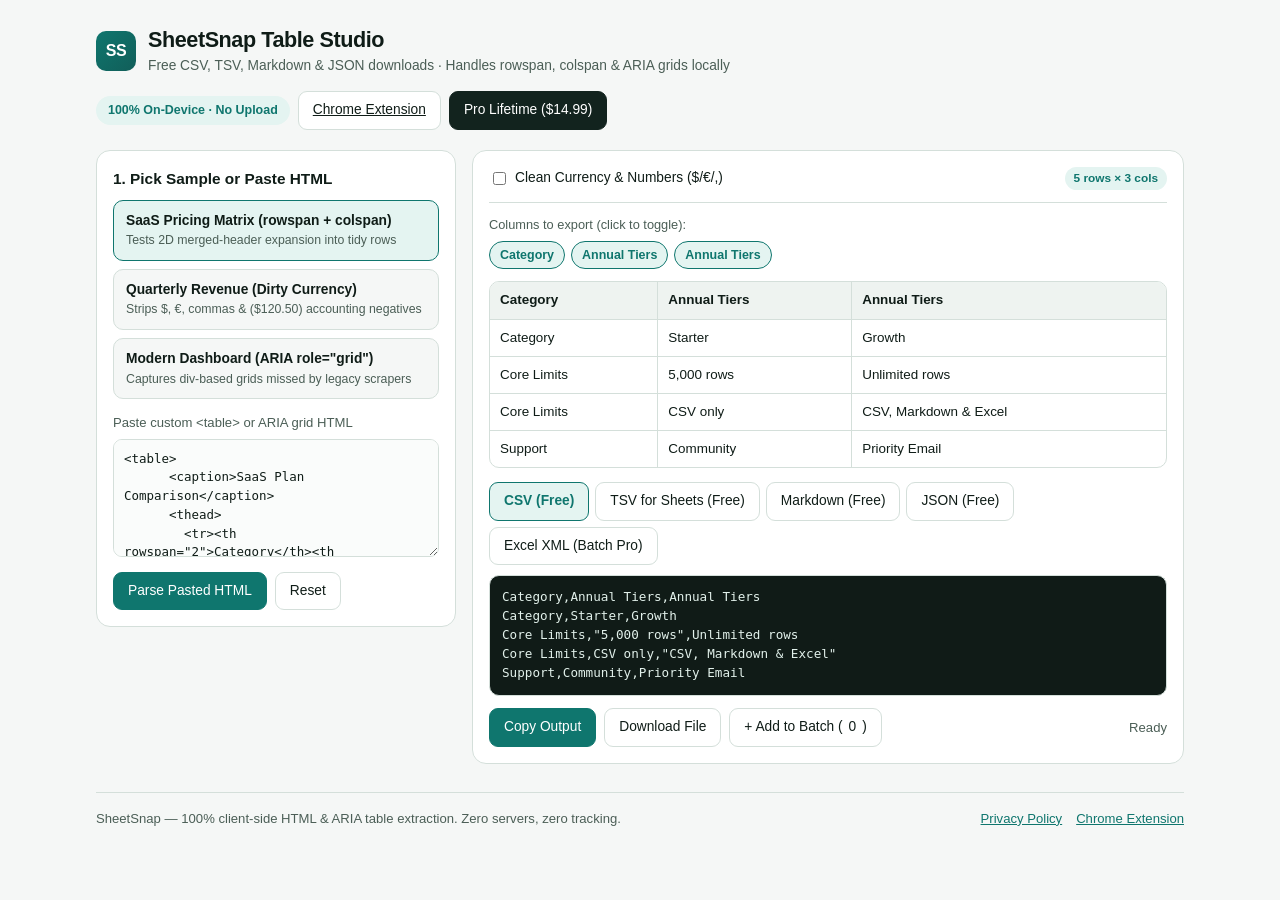
==== index.html @ c9aae301 "Launch SheetSnap Web Studio (client-side HTML/ARIA table converter)" ====
<!doctype html>
<html lang="en">
<head>
  <meta charset="utf-8" />
  <meta name="viewport" content="width=device-width, initial-scale=1" />
  <title>SheetSnap Studio — Free HTML &amp; ARIA Web Table to CSV, Markdown &amp; Excel Converter</title>
  <meta name="description" content="Convert any HTML or ARIA web table with rowspan/colspan cleanly into CSV, TSV for Google Sheets, Markdown, JSON, or multi-sheet Excel XML — 100% private in your browser." />
  <meta property="og:title" content="SheetSnap Studio — Table to CSV, Markdown &amp; Excel" />
  <meta property="og:description" content="Free client-side HTML and ARIA grid extractor with currency cleaning. Zero uploads, zero subscriptions." />
  <meta property="og:type" content="website" />
  <link rel="icon" type="image/png" href="./icon-128.png" />
  <link rel="stylesheet" href="./styles.css" />
  <style>
    :root {
      --bg: #f5f7f6;
      --surface: #ffffff;
      --surface-alt: #eef3f0;
      --ink: #0f1c17;
      --muted: #4b5e56;
      --accent: #0f766e;
      --accent-hover: #0b5d56;
      --accent-soft: #e4f4f1;
      --border: #d4dfda;
      --dark-card: #12231e;
      --radius: 14px;
    }
    * { box-sizing: border-box; }
    body {
      margin: 0;
      font-family: -apple-system, BlinkMacSystemFont, "Segoe UI", Inter, sans-serif;
      background: var(--bg);
      color: var(--ink);
      line-height: 1.5;
    }
    .shell {
      max-width: 1120px;
      margin: 0 auto;
      padding: 24px 16px 48px;
    }
    .topbar {
      display: flex;
      flex-wrap: wrap;
      justify-content: space-between;
      align-items: center;
      gap: 14px;
      margin-bottom: 20px;
    }
    .brand { display: flex; align-items: center; gap: 12px; }
    .logo {
      width: 40px; height: 40px; border-radius: 10px; flex-shrink: 0;
      background: linear-gradient(135deg, #0f766e, #115e59);
      color: #fff; font-weight: 700; display: grid; place-items: center;
      font-size: 1rem; letter-spacing: -0.02em;
    }
    h1 { margin: 0; font-size: 1.35rem; letter-spacing: -0.02em; }
    .subtitle { font-size: 0.86rem; color: var(--muted); }
    .pill {
      display: inline-flex; align-items: center; gap: 6px;
      background: var(--accent-soft); color: var(--accent);
      font-size: 0.78rem; font-weight: 600; padding: 5px 12px; border-radius: 999px;
    }
    .topbar-actions { display: flex; flex-wrap: wrap; gap: 8px; align-items: center; }

    .btn {
      display: inline-flex; align-items: center; justify-content: center; gap: 6px;
      padding: 8px 14px; border-radius: 9px; border: 1px solid var(--border);
      background: var(--surface); color: var(--ink); font: inherit; font-size: 0.86rem;
      font-weight: 500; cursor: pointer;
    }
    .btn:hover { background: var(--surface-alt); }
    .btn.primary { background: var(--accent); border-color: var(--accent); color: #fff; }
    .btn.primary:hover { background: var(--accent-hover); }
    .btn.pro { background: var(--dark-card); border-color: var(--dark-card); color: #fff; }
    .btn.active { border-color: var(--accent); background: var(--accent-soft); color: var(--accent); font-weight: 600; }

    .layout {
      display: grid;
      grid-template-columns: 360px minmax(0, 1fr);
      gap: 16px;
      align-items: start;
    }
    @media (max-width: 880px) {
      .layout { grid-template-columns: 1fr; }
    }
    .card {
      background: var(--surface);
      border: 1px solid var(--border);
      border-radius: var(--radius);
      padding: 16px;
      min-width: 0;
    }
    .card h2 { font-size: 0.96rem; margin: 0 0 10px; }
    .samples { display: flex; flex-direction: column; gap: 8px; margin-bottom: 14px; }
    .sample-btn {
      text-align: left; padding: 10px 12px; border-radius: 10px;
      border: 1px solid var(--border); background: var(--bg); cursor: pointer;
      color: var(--ink); font: inherit;
    }
    .sample-btn strong { display: block; font-size: 0.86rem; }
    .sample-btn span { display: block; font-size: 0.77rem; color: var(--muted); }
    .sample-btn.active { border-color: var(--accent); background: var(--accent-soft); }

    textarea {
      width: 100%; min-height: 118px; padding: 10px; border-radius: 9px;
      border: 1px solid var(--border); font-family: ui-monospace, SFMono-Regular, Menlo, monospace;
      font-size: 0.78rem; resize: vertical; background: #fafcfb; color: var(--ink);
    }
    .controls {
      display: flex; flex-wrap: wrap; gap: 10px; align-items: center;
      margin-bottom: 12px; padding-bottom: 12px; border-bottom: 1px solid var(--border);
    }
    .col-pills { display: flex; flex-wrap: wrap; gap: 6px; margin-bottom: 12px; }
    .col-pill {
      padding: 4px 10px; border-radius: 999px; border: 1px solid var(--border);
      background: var(--bg); font-size: 0.78rem; cursor: pointer; color: var(--ink);
    }
    .col-pill.on { background: var(--accent-soft); border-color: var(--accent); color: var(--accent); font-weight: 600; }

    .table-wrap {
      overflow-x: auto; border: 1px solid var(--border); border-radius: 10px;
      margin-bottom: 14px; max-height: 300px;
    }
    table { border-collapse: collapse; width: 100%; font-size: 0.84rem; }
    th, td { border-bottom: 1px solid var(--border); border-right: 1px solid var(--border); padding: 8px 10px; text-align: left; }
    th { background: var(--surface-alt); font-weight: 600; position: sticky; top: 0; }
    tr:last-child td { border-bottom: none; }
    th:last-child, td:last-child { border-right: none; }

    .export-tabs { display: flex; flex-wrap: wrap; gap: 6px; margin-bottom: 10px; }
    pre.code-out {
      margin: 0; padding: 12px; border-radius: 10px; border: 1px solid var(--border);
      background: #101b17; color: #e2f1eb; font-family: ui-monospace, SFMono-Regular, Menlo, monospace;
      font-size: 0.79rem; overflow-x: auto; max-height: 200px; white-space: pre;
    }
    .export-actions { display: flex; flex-wrap: wrap; gap: 8px; align-items: center; margin-top: 12px; }
    .status-bar { font-size: 0.82rem; color: var(--muted); margin-left: auto; }

    .modal-backdrop {
      position: fixed; inset: 0; background: rgba(15, 28, 23, 0.56);
      display: none; align-items: center; justify-content: center; padding: 16px; z-index: 50;
    }
    .modal-backdrop.open { display: flex; }
    .modal {
      background: var(--surface); border-radius: 16px; max-width: 520px; width: 100%;
      padding: 22px; border: 1px solid var(--border); box-shadow: 0 24px 60px rgba(0, 0, 0, 0.22);
    }
    .modal h3 { margin: 0 0 6px; font-size: 1.15rem; }
    .price-tag { font-size: 1.65rem; font-weight: 700; color: var(--accent); margin: 8px 0; }
    .modal ul { margin: 10px 0 16px; padding-left: 18px; font-size: 0.88rem; color: var(--muted); }
    .modal li { margin-bottom: 5px; }
  </style>
</head>
<body>
  <div class="shell">
    <header class="topbar">
      <div class="brand">
        <div class="logo">SS</div>
        <div>
          <h1>SheetSnap Table Studio</h1>
          <div class="subtitle">Free CSV, TSV, Markdown &amp; JSON downloads · Handles rowspan, colspan &amp; ARIA grids locally</div>
        </div>
      </div>
      <div class="topbar-actions">
        <span class="pill">100% On-Device · No Upload</span>
        <a class="btn" href="https://chromewebstore.google.com/detail/peedlheecicglifjpkjpednihmekkmdc" target="_blank" rel="noopener">Chrome Extension</a>
        <button id="openProBtn" class="btn pro" type="button">Pro Lifetime ($14.99)</button>
      </div>
    </header>

    <div class="layout">
      <aside class="card">
        <h2>1. Pick Sample or Paste HTML</h2>
        <div class="samples" id="sampleList">
          <button class="sample-btn active" data-sample="rowspan" type="button">
            <strong>SaaS Pricing Matrix (rowspan + colspan)</strong>
            <span>Tests 2D merged-header expansion into tidy rows</span>
          </button>
          <button class="sample-btn" data-sample="finance" type="button">
            <strong>Quarterly Revenue (Dirty Currency)</strong>
            <span>Strips $, €, commas &amp; ($120.50) accounting negatives</span>
          </button>
          <button class="sample-btn" data-sample="aria" type="button">
            <strong>Modern Dashboard (ARIA role="grid")</strong>
            <span>Captures div-based grids missed by legacy scrapers</span>
          </button>
        </div>

        <label for="htmlInput" style="display:block;font-size:0.82rem;color:var(--muted);margin-bottom:6px;">
          Paste custom &lt;table&gt; or ARIA grid HTML
        </label>
        <textarea id="htmlInput" placeholder="Paste any HTML table snippet here..."></textarea>
        <div style="display:flex;gap:8px;margin-top:8px;">
          <button id="parseHtmlBtn" class="btn primary" type="button">Parse Pasted HTML</button>
          <button id="clearHtmlBtn" class="btn" type="button">Reset</button>
        </div>
      </aside>

      <main class="card">
        <div class="controls">
          <label style="display:flex;align-items:center;gap:6px;font-size:0.86rem;cursor:pointer;">
            <input id="cleanCurrencyToggle" type="checkbox" />
            Clean Currency &amp; Numbers ($/€/,)
          </label>
          <span id="gridMeta" class="badge" style="margin-left:auto;">0 rows × 0 cols</span>
        </div>

        <div style="font-size:0.8rem;color:var(--muted);margin-bottom:6px;">Columns to export (click to toggle):</div>
        <div id="colPills" class="col-pills"></div>

        <div class="table-wrap" id="tableWrap"></div>

        <div class="export-tabs" id="formatTabs">
          <button class="btn active" data-fmt="csv" type="button">CSV (Free)</button>
          <button class="btn" data-fmt="tsv" type="button">TSV for Sheets (Free)</button>
          <button class="btn" data-fmt="md" type="button">Markdown (Free)</button>
          <button class="btn" data-fmt="json" type="button">JSON (Free)</button>
          <button class="btn" data-fmt="xml" type="button">Excel XML (Batch Pro)</button>
        </div>

        <pre id="exportPreview" class="code-out"></pre>

        <div class="export-actions">
          <button id="copyOutBtn" class="btn primary" type="button">Copy Output</button>
          <button id="downloadOutBtn" class="btn" type="button">Download File</button>
          <button id="addBatchBtn" class="btn" type="button">+ Add to Batch (<span id="batchCount">0</span>)</button>
          <span id="actionStatus" class="status-bar">Ready</span>
        </div>
      </main>
    </div>

    <footer style="margin-top:28px;padding-top:16px;border-top:1px solid var(--border);display:flex;flex-wrap:wrap;gap:14px;justify-content:space-between;font-size:0.82rem;color:var(--muted);">
      <span>SheetSnap — 100% client-side HTML &amp; ARIA table extraction. Zero servers, zero tracking.</span>
      <span style="display:flex;gap:14px;">
        <a href="./privacy.html" style="color:var(--accent);">Privacy Policy</a>
        <a href="https://chromewebstore.google.com/detail/peedlheecicglifjpkjpednihmekkmdc" target="_blank" rel="noopener" style="color:var(--accent);">Chrome Extension</a>
      </span>
    </footer>
  </div>

  <div id="proModal" class="modal-backdrop" role="dialog" aria-modal="true" aria-labelledby="proTitle">
    <div class="modal">
      <span class="badge">Honest Pricing · No Subscription</span>
      <h3 id="proTitle">SheetSnap Pro — Lifetime Unlock</h3>
      <div class="price-tag">$14.99 <span style="font-size:0.86rem;font-weight:400;color:var(--muted)">one-time · pay once, keep forever</span></div>
      <ul>
        <li><strong>Free forever:</strong> Unlimited single-table CSV, TSV, Markdown &amp; JSON downloads and clipboard copies.</li>
        <li><strong>Pro Lifetime unlocks:</strong> Multi-table Batch Workbook export (combine queued tables into one multi-sheet Excel XML file) + saved cleaning presets.</li>
        <li><strong>Zero lock-in:</strong> 100% local browser execution. No account, no tracking, no weekly subscription trap.</li>
      </ul>
      <div style="display:flex;gap:8px;flex-wrap:wrap;justify-content:flex-end;">
        <button id="restoreProBtn" class="btn" type="button">Restore License</button>
        <button id="downloadBatchBtn" class="btn primary" type="button">Export Batch Workbook Demo</button>
        <button id="closeProBtn" class="btn" type="button">Close</button>
      </div>
    </div>
  </div>

  <script type="module" src="studio.js"></script>
</body>
</html>
---- styles.css ----
:root {
  --bg: #f6f8f7;
  --surface: #ffffff;
  --surface-alt: #f0f4f2;
  --ink: #111b17;
  --muted: #4b5d55;
  --accent: #0f766e;
  --accent-hover: #0d625b;
  --accent-soft: #e6f4f1;
  --border: #d7e0dc;
  --warn-bg: #fff7ed;
  --warn-ink: #9a3412;
  --radius: 12px;
}

* { box-sizing: border-box; }

body {
  margin: 0;
  font-family: -apple-system, BlinkMacSystemFont, "Segoe UI", Inter, sans-serif;
  background: var(--bg);
  color: var(--ink);
  line-height: 1.45;
  -webkit-font-smoothing: antialiased;
}

button, select, input, textarea { font: inherit; }

.btn {
  display: inline-flex;
  align-items: center;
  justify-content: center;
  gap: 6px;
  padding: 8px 13px;
  border-radius: 8px;
  border: 1px solid var(--border);
  background: var(--surface);
  color: var(--ink);
  font-size: 0.85rem;
  font-weight: 500;
  cursor: pointer;
  transition: background 0.12s ease, border-color 0.12s ease;
}

.btn:hover { background: var(--surface-alt); }
.btn.primary {
  background: var(--accent);
  border-color: var(--accent);
  color: #ffffff;
}
.btn.primary:hover { background: var(--accent-hover); }
.btn.pro {
  background: #132520;
  border-color: #132520;
  color: #ffffff;
}
.btn.pro:hover { background: #1f3932; }

.badge {
  display: inline-flex;
  align-items: center;
  padding: 3px 9px;
  border-radius: 999px;
  font-size: 0.74rem;
  font-weight: 600;
  background: var(--accent-soft);
  color: var(--accent);
}
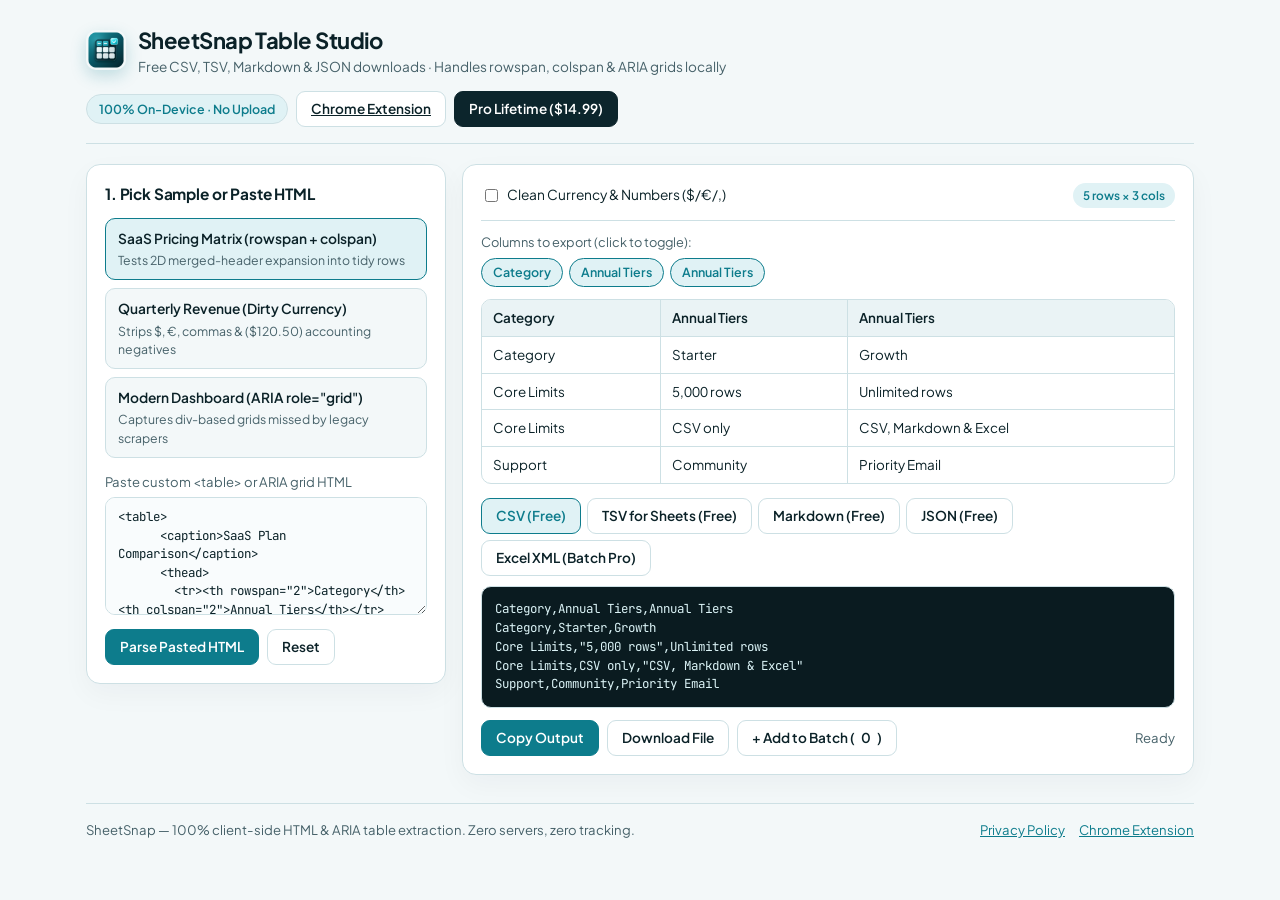
==== commit c54ed602: "chore: upgrade SheetSnap Studio to Swiss Precision Teal + icon-128" ====
--- a/index.html
+++ b/index.html
@@ -9,101 +9,56 @@
   <meta property="og:description" content="Free client-side HTML and ARIA grid extractor with currency cleaning. Zero uploads, zero subscriptions." />
   <meta property="og:type" content="website" />
   <link rel="icon" type="image/png" href="./icon-128.png" />
+  <link rel="preconnect" href="https://fonts.googleapis.com" />
+  <link rel="preconnect" href="https://fonts.gstatic.com" crossorigin />
+  <link href="https://fonts.googleapis.com/css2?family=JetBrains+Mono:wght@400;500;600&family=Plus+Jakarta+Sans:wght@400;500;600;700&display=swap" rel="stylesheet" />
   <link rel="stylesheet" href="./styles.css" />
   <style>
-    :root {
-      --bg: #f5f7f6;
-      --surface: #ffffff;
-      --surface-alt: #eef3f0;
-      --ink: #0f1c17;
-      --muted: #4b5e56;
-      --accent: #0f766e;
-      --accent-hover: #0b5d56;
-      --accent-soft: #e4f4f1;
-      --border: #d4dfda;
-      --dark-card: #12231e;
-      --radius: 14px;
-    }
-    * { box-sizing: border-box; }
-    body {
-      margin: 0;
-      font-family: -apple-system, BlinkMacSystemFont, "Segoe UI", Inter, sans-serif;
-      background: var(--bg);
-      color: var(--ink);
-      line-height: 1.5;
-    }
-    .shell {
-      max-width: 1120px;
-      margin: 0 auto;
-      padding: 24px 16px 48px;
-    }
+    .shell { max-width: 1140px; margin: 0 auto; padding: 24px 16px 48px; }
     .topbar {
-      display: flex;
-      flex-wrap: wrap;
-      justify-content: space-between;
-      align-items: center;
-      gap: 14px;
-      margin-bottom: 20px;
+      display: flex; flex-wrap: wrap; justify-content: space-between; align-items: center;
+      gap: 14px; margin-bottom: 20px; padding-bottom: 16px; border-bottom: 1px solid var(--border);
     }
     .brand { display: flex; align-items: center; gap: 12px; }
     .logo {
-      width: 40px; height: 40px; border-radius: 10px; flex-shrink: 0;
-      background: linear-gradient(135deg, #0f766e, #115e59);
-      color: #fff; font-weight: 700; display: grid; place-items: center;
-      font-size: 1rem; letter-spacing: -0.02em;
-    }
-    h1 { margin: 0; font-size: 1.35rem; letter-spacing: -0.02em; }
-    .subtitle { font-size: 0.86rem; color: var(--muted); }
+      width: 40px; height: 40px; border-radius: 10px; flex-shrink: 0; display: block;
+      box-shadow: 0 6px 16px rgba(13, 124, 140, 0.22);
+    }
+    h1 { margin: 0; font-size: 1.38rem; font-weight: 700; letter-spacing: -0.025em; }
+    .subtitle { font-size: 0.85rem; color: var(--muted); }
     .pill {
       display: inline-flex; align-items: center; gap: 6px;
       background: var(--accent-soft); color: var(--accent);
       font-size: 0.78rem; font-weight: 600; padding: 5px 12px; border-radius: 999px;
+      border: 1px solid var(--border);
     }
     .topbar-actions { display: flex; flex-wrap: wrap; gap: 8px; align-items: center; }
 
-    .btn {
-      display: inline-flex; align-items: center; justify-content: center; gap: 6px;
-      padding: 8px 14px; border-radius: 9px; border: 1px solid var(--border);
-      background: var(--surface); color: var(--ink); font: inherit; font-size: 0.86rem;
-      font-weight: 500; cursor: pointer;
-    }
-    .btn:hover { background: var(--surface-alt); }
-    .btn.primary { background: var(--accent); border-color: var(--accent); color: #fff; }
-    .btn.primary:hover { background: var(--accent-hover); }
-    .btn.pro { background: var(--dark-card); border-color: var(--dark-card); color: #fff; }
-    .btn.active { border-color: var(--accent); background: var(--accent-soft); color: var(--accent); font-weight: 600; }
-
     .layout {
-      display: grid;
-      grid-template-columns: 360px minmax(0, 1fr);
-      gap: 16px;
-      align-items: start;
-    }
-    @media (max-width: 880px) {
-      .layout { grid-template-columns: 1fr; }
-    }
+      display: grid; grid-template-columns: 360px minmax(0, 1fr); gap: 16px; align-items: start;
+    }
+    @media (max-width: 880px) { .layout { grid-template-columns: 1fr; } }
     .card {
-      background: var(--surface);
-      border: 1px solid var(--border);
-      border-radius: var(--radius);
-      padding: 16px;
-      min-width: 0;
-    }
-    .card h2 { font-size: 0.96rem; margin: 0 0 10px; }
+      background: var(--surface); border: 1px solid var(--border);
+      border-radius: 14px; padding: 18px; min-width: 0;
+      box-shadow: 0 10px 28px rgba(11, 34, 40, 0.04);
+    }
+    .card h2 { font-size: 0.96rem; font-weight: 700; letter-spacing: -0.01em; margin: 0 0 12px; }
     .samples { display: flex; flex-direction: column; gap: 8px; margin-bottom: 14px; }
     .sample-btn {
       text-align: left; padding: 10px 12px; border-radius: 10px;
       border: 1px solid var(--border); background: var(--bg); cursor: pointer;
-      color: var(--ink); font: inherit;
-    }
-    .sample-btn strong { display: block; font-size: 0.86rem; }
-    .sample-btn span { display: block; font-size: 0.77rem; color: var(--muted); }
+      color: var(--ink); font: inherit; transition: border-color 0.12s ease, background 0.12s ease;
+    }
+    .sample-btn:hover { background: var(--surface-alt); }
+    .sample-btn strong { display: block; font-size: 0.86rem; font-weight: 600; }
+    .sample-btn span { display: block; font-size: 0.77rem; color: var(--muted); margin-top: 2px; }
     .sample-btn.active { border-color: var(--accent); background: var(--accent-soft); }
 
     textarea {
-      width: 100%; min-height: 118px; padding: 10px; border-radius: 9px;
-      border: 1px solid var(--border); font-family: ui-monospace, SFMono-Regular, Menlo, monospace;
-      font-size: 0.78rem; resize: vertical; background: #fafcfb; color: var(--ink);
+      width: 100%; min-height: 118px; padding: 10px 12px; border-radius: 10px;
+      border: 1px solid var(--border); font-family: var(--font-mono);
+      font-size: 0.78rem; resize: vertical; background: #F9FCFD; color: var(--ink);
     }
     .controls {
       display: flex; flex-wrap: wrap; gap: 10px; align-items: center;
@@ -111,8 +66,8 @@
     }
     .col-pills { display: flex; flex-wrap: wrap; gap: 6px; margin-bottom: 12px; }
     .col-pill {
-      padding: 4px 10px; border-radius: 999px; border: 1px solid var(--border);
-      background: var(--bg); font-size: 0.78rem; cursor: pointer; color: var(--ink);
+      padding: 4px 11px; border-radius: 999px; border: 1px solid var(--border);
+      background: var(--bg); font-size: 0.78rem; font-weight: 500; cursor: pointer; color: var(--ink);
     }
     .col-pill.on { background: var(--accent-soft); border-color: var(--accent); color: var(--accent); font-weight: 600; }
 
@@ -120,41 +75,41 @@
       overflow-x: auto; border: 1px solid var(--border); border-radius: 10px;
       margin-bottom: 14px; max-height: 300px;
     }
-    table { border-collapse: collapse; width: 100%; font-size: 0.84rem; }
-    th, td { border-bottom: 1px solid var(--border); border-right: 1px solid var(--border); padding: 8px 10px; text-align: left; }
-    th { background: var(--surface-alt); font-weight: 600; position: sticky; top: 0; }
+    table { border-collapse: collapse; width: 100%; font-size: 0.84rem; font-variant-numeric: tabular-nums; }
+    th, td { border-bottom: 1px solid var(--border); border-right: 1px solid var(--border); padding: 8px 11px; text-align: left; }
+    th { background: var(--surface-alt); font-weight: 600; position: sticky; top: 0; color: var(--ink); }
     tr:last-child td { border-bottom: none; }
     th:last-child, td:last-child { border-right: none; }
 
     .export-tabs { display: flex; flex-wrap: wrap; gap: 6px; margin-bottom: 10px; }
     pre.code-out {
-      margin: 0; padding: 12px; border-radius: 10px; border: 1px solid var(--border);
-      background: #101b17; color: #e2f1eb; font-family: ui-monospace, SFMono-Regular, Menlo, monospace;
-      font-size: 0.79rem; overflow-x: auto; max-height: 200px; white-space: pre;
+      margin: 0; padding: 13px; border-radius: 10px; border: 1px solid var(--border);
+      background: var(--code-bg); color: #DCF4F7; font-family: var(--font-mono);
+      font-size: 0.78rem; line-height: 1.5; overflow-x: auto; max-height: 200px; white-space: pre;
     }
     .export-actions { display: flex; flex-wrap: wrap; gap: 8px; align-items: center; margin-top: 12px; }
-    .status-bar { font-size: 0.82rem; color: var(--muted); margin-left: auto; }
+    .status-bar { font-size: 0.82rem; font-variant-numeric: tabular-nums; color: var(--muted); margin-left: auto; }
 
     .modal-backdrop {
-      position: fixed; inset: 0; background: rgba(15, 28, 23, 0.56);
+      position: fixed; inset: 0; background: rgba(11, 34, 40, 0.56);
       display: none; align-items: center; justify-content: center; padding: 16px; z-index: 50;
     }
     .modal-backdrop.open { display: flex; }
     .modal {
       background: var(--surface); border-radius: 16px; max-width: 520px; width: 100%;
-      padding: 22px; border: 1px solid var(--border); box-shadow: 0 24px 60px rgba(0, 0, 0, 0.22);
-    }
-    .modal h3 { margin: 0 0 6px; font-size: 1.15rem; }
-    .price-tag { font-size: 1.65rem; font-weight: 700; color: var(--accent); margin: 8px 0; }
-    .modal ul { margin: 10px 0 16px; padding-left: 18px; font-size: 0.88rem; color: var(--muted); }
-    .modal li { margin-bottom: 5px; }
+      padding: 24px; border: 1px solid var(--border); box-shadow: 0 24px 60px rgba(0, 0, 0, 0.22);
+    }
+    .modal h3 { margin: 0 0 6px; font-size: 1.2rem; font-weight: 700; letter-spacing: -0.02em; }
+    .price-tag { font-size: 1.75rem; font-weight: 700; font-variant-numeric: tabular-nums; color: var(--accent); margin: 8px 0; }
+    .modal ul { margin: 12px 0 18px; padding-left: 18px; font-size: 0.88rem; color: var(--muted); }
+    .modal li { margin-bottom: 6px; }
   </style>
 </head>
 <body>
   <div class="shell">
     <header class="topbar">
       <div class="brand">
-        <div class="logo">SS</div>
+        <img class="logo" src="./icon-128.png" alt="SheetSnap icon" width="40" height="40" />
         <div>
           <h1>SheetSnap Table Studio</h1>
           <div class="subtitle">Free CSV, TSV, Markdown &amp; JSON downloads · Handles rowspan, colspan &amp; ARIA grids locally</div>
@@ -239,9 +194,8 @@
 
   <div id="proModal" class="modal-backdrop" role="dialog" aria-modal="true" aria-labelledby="proTitle">
     <div class="modal">
-      <span class="badge">Honest Pricing · No Subscription</span>
       <h3 id="proTitle">SheetSnap Pro — Lifetime Unlock</h3>
-      <div class="price-tag">$14.99 <span style="font-size:0.86rem;font-weight:400;color:var(--muted)">one-time · pay once, keep forever</span></div>
+      <div class="price-tag">$14.99 <span style="font-size:0.86rem;font-weight:400;color:var(--muted)">one-time · no subscription · keep forever</span></div>
       <ul>
         <li><strong>Free forever:</strong> Unlimited single-table CSV, TSV, Markdown &amp; JSON downloads and clipboard copies.</li>
         <li><strong>Pro Lifetime unlocks:</strong> Multi-table Batch Workbook export (combine queued tables into one multi-sheet Excel XML file) + saved cleaning presets.</li>
--- a/styles.css
+++ b/styles.css
@@ -1,43 +1,56 @@
 :root {
-  --bg: #f6f8f7;
-  --surface: #ffffff;
-  --surface-alt: #f0f4f2;
-  --ink: #111b17;
-  --muted: #4b5d55;
-  --accent: #0f766e;
-  --accent-hover: #0d625b;
-  --accent-soft: #e6f4f1;
-  --border: #d7e0dc;
-  --warn-bg: #fff7ed;
-  --warn-ink: #9a3412;
+  --bg: #F3F8F9;
+  --surface: #FFFFFF;
+  --surface-alt: #EAF3F5;
+  --ink: #0B2228;
+  --muted: #466169;
+  --accent: #0D7C8C;
+  --accent-hover: #09616E;
+  --accent-soft: #E0F2F5;
+  --border: #CDE0E4;
+  --dark-card: #0C252C;
+  --code-bg: #0A1B20;
+  --warn-bg: #FFF7ED;
+  --warn-ink: #9A3412;
   --radius: 12px;
+  --font-sans: "Plus Jakarta Sans", -apple-system, BlinkMacSystemFont, "Segoe UI", Inter, sans-serif;
+  --font-mono: "JetBrains Mono", ui-monospace, SFMono-Regular, Menlo, monospace;
 }
 
 * { box-sizing: border-box; }
+::selection { background: var(--accent); color: #ffffff; }
+::-webkit-scrollbar { width: 8px; height: 8px; }
+::-webkit-scrollbar-thumb { background: var(--border); border-radius: 999px; }
+::-webkit-scrollbar-track { background: transparent; }
 
 body {
   margin: 0;
-  font-family: -apple-system, BlinkMacSystemFont, "Segoe UI", Inter, sans-serif;
+  font-family: var(--font-sans);
   background: var(--bg);
   color: var(--ink);
-  line-height: 1.45;
+  line-height: 1.48;
   -webkit-font-smoothing: antialiased;
 }
 
 button, select, input, textarea { font: inherit; }
+button:focus-visible, select:focus-visible, input:focus-visible, textarea:focus-visible, a:focus-visible {
+  outline: 2px solid var(--accent);
+  outline-offset: 2px;
+}
 
 .btn {
   display: inline-flex;
   align-items: center;
   justify-content: center;
   gap: 6px;
-  padding: 8px 13px;
-  border-radius: 8px;
+  min-height: 36px;
+  padding: 7px 14px;
+  border-radius: 9px;
   border: 1px solid var(--border);
   background: var(--surface);
   color: var(--ink);
   font-size: 0.85rem;
-  font-weight: 500;
+  font-weight: 600;
   cursor: pointer;
   transition: background 0.12s ease, border-color 0.12s ease;
 }
@@ -48,21 +61,27 @@
   border-color: var(--accent);
   color: #ffffff;
 }
-.btn.primary:hover { background: var(--accent-hover); }
+.btn.primary:hover { background: var(--accent-hover); border-color: var(--accent-hover); }
 .btn.pro {
-  background: #132520;
-  border-color: #132520;
+  background: var(--dark-card);
+  border-color: var(--dark-card);
   color: #ffffff;
 }
-.btn.pro:hover { background: #1f3932; }
+.btn.pro:hover { background: #143640; border-color: #143640; }
+.btn.active {
+  border-color: var(--accent);
+  background: var(--accent-soft);
+  color: var(--accent);
+}
 
 .badge {
   display: inline-flex;
   align-items: center;
-  padding: 3px 9px;
+  padding: 4px 10px;
   border-radius: 999px;
   font-size: 0.74rem;
   font-weight: 600;
+  font-variant-numeric: tabular-nums;
   background: var(--accent-soft);
   color: var(--accent);
 }
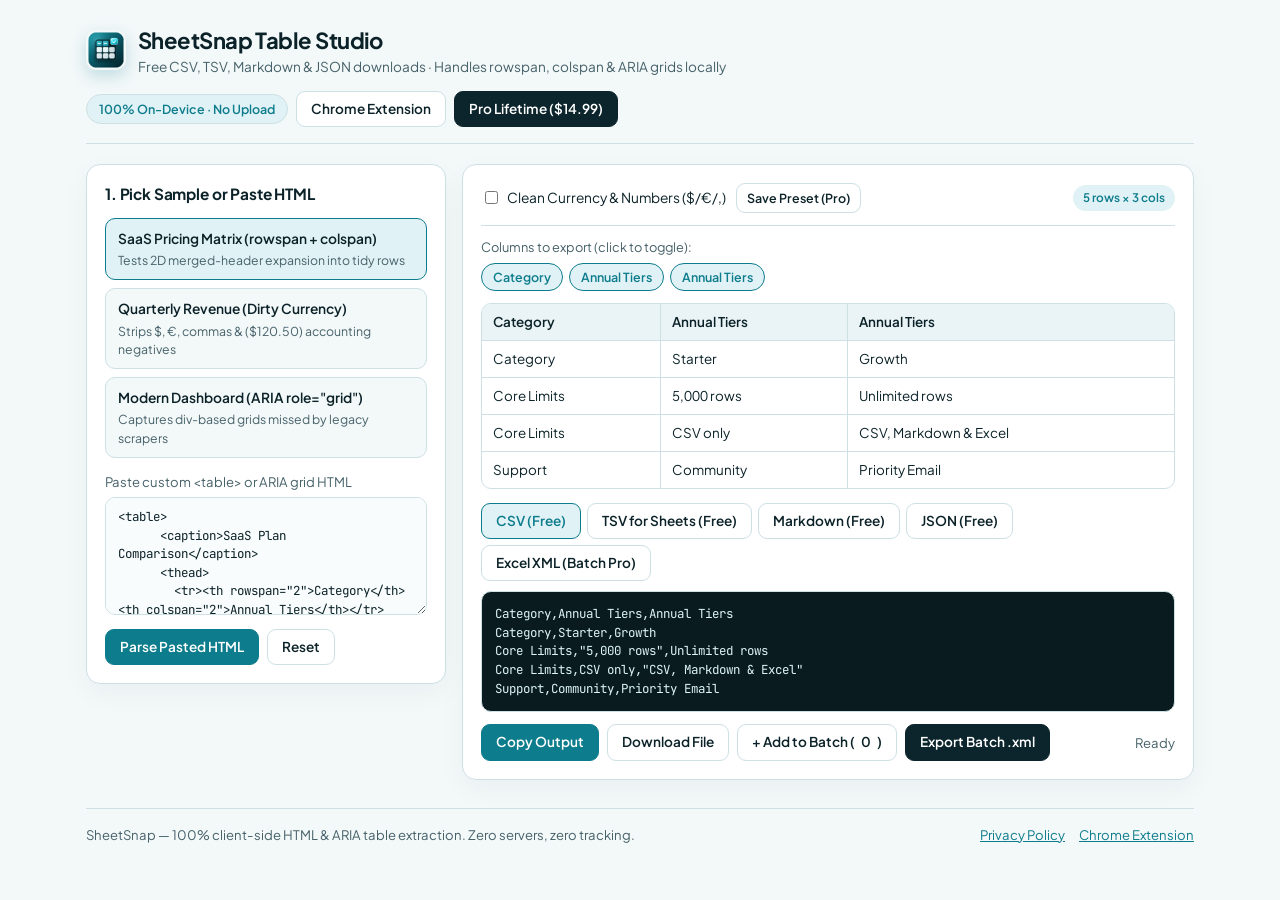
==== commit ed525550: "Wire Stripe Pro Lifetime checkout, receipt unlock & saved presets (v1.2.0)" ====
--- a/index.html
+++ b/index.html
@@ -156,6 +156,7 @@
             <input id="cleanCurrencyToggle" type="checkbox" />
             Clean Currency &amp; Numbers ($/€/,)
           </label>
+          <button id="savePresetBtn" class="btn" type="button" style="min-height:30px;padding:4px 10px;font-size:0.78rem;">Save Preset (Pro)</button>
           <span id="gridMeta" class="badge" style="margin-left:auto;">0 rows × 0 cols</span>
         </div>
 
@@ -178,6 +179,7 @@
           <button id="copyOutBtn" class="btn primary" type="button">Copy Output</button>
           <button id="downloadOutBtn" class="btn" type="button">Download File</button>
           <button id="addBatchBtn" class="btn" type="button">+ Add to Batch (<span id="batchCount">0</span>)</button>
+          <button id="exportBatchBtn" class="btn pro" type="button">Export Batch .xml</button>
           <span id="actionStatus" class="status-bar">Ready</span>
         </div>
       </main>
@@ -194,6 +196,7 @@
 
   <div id="proModal" class="modal-backdrop" role="dialog" aria-modal="true" aria-labelledby="proTitle">
     <div class="modal">
+      <div id="proStatusBadge" class="badge" style="margin-bottom:8px;">Free Tier</div>
       <h3 id="proTitle">SheetSnap Pro — Lifetime Unlock</h3>
       <div class="price-tag">$14.99 <span style="font-size:0.86rem;font-weight:400;color:var(--muted)">one-time · no subscription · keep forever</span></div>
       <ul>
@@ -201,9 +204,21 @@
         <li><strong>Pro Lifetime unlocks:</strong> Multi-table Batch Workbook export (combine queued tables into one multi-sheet Excel XML file) + saved cleaning presets.</li>
         <li><strong>Zero lock-in:</strong> 100% local browser execution. No account, no tracking, no weekly subscription trap.</li>
       </ul>
+      <div style="margin:14px 0;padding-top:12px;border-top:1px solid var(--border);">
+        <label for="licenseInput" style="display:block;font-size:0.8rem;font-weight:600;margin-bottom:6px;">
+          Already purchased? Activate or restore locally
+        </label>
+        <div class="license-row">
+          <input id="licenseInput" type="text" placeholder="Stripe receipt # (1234-5678) or session ID (cs_live_...)" style="flex:1;min-width:200px;padding:7px 10px;border-radius:8px;border:1px solid var(--border);background:var(--bg);color:var(--ink);font-size:0.82rem;" />
+          <button id="restoreProBtn" class="btn" type="button">Activate / Restore</button>
+        </div>
+        <div id="licenseMsg" class="modal-note">
+          Stripe checkout redirects back automatically. Paste your Stripe receipt # here to unlock in both Web Studio and the Chrome Extension. Support: kayla.oneal.dev@gmail.com
+        </div>
+      </div>
       <div style="display:flex;gap:8px;flex-wrap:wrap;justify-content:flex-end;">
-        <button id="restoreProBtn" class="btn" type="button">Restore License</button>
-        <button id="downloadBatchBtn" class="btn primary" type="button">Export Batch Workbook Demo</button>
+        <a id="buyProLink" class="btn primary" href="https://buy.stripe.com/28E00jfx84poglpgtweQM00" target="_blank" rel="noopener">Buy Pro Lifetime — $14.99</a>
+        <button id="downloadBatchBtn" class="btn" type="button">Download Batch Workbook (.xml)</button>
         <button id="closeProBtn" class="btn" type="button">Close</button>
       </div>
     </div>
--- a/styles.css
+++ b/styles.css
@@ -51,6 +51,7 @@
   color: var(--ink);
   font-size: 0.85rem;
   font-weight: 600;
+  text-decoration: none;
   cursor: pointer;
   transition: background 0.12s ease, border-color 0.12s ease;
 }
@@ -85,3 +86,17 @@
   background: var(--accent-soft);
   color: var(--accent);
 }
+.pro-active-badge {
+  background: #DCFCE7;
+  color: #166534;
+}
+.license-row {
+  display: flex;
+  gap: 8px;
+  flex-wrap: wrap;
+}
+.modal-note {
+  font-size: 0.78rem;
+  color: var(--muted);
+  margin-top: 6px;
+}
